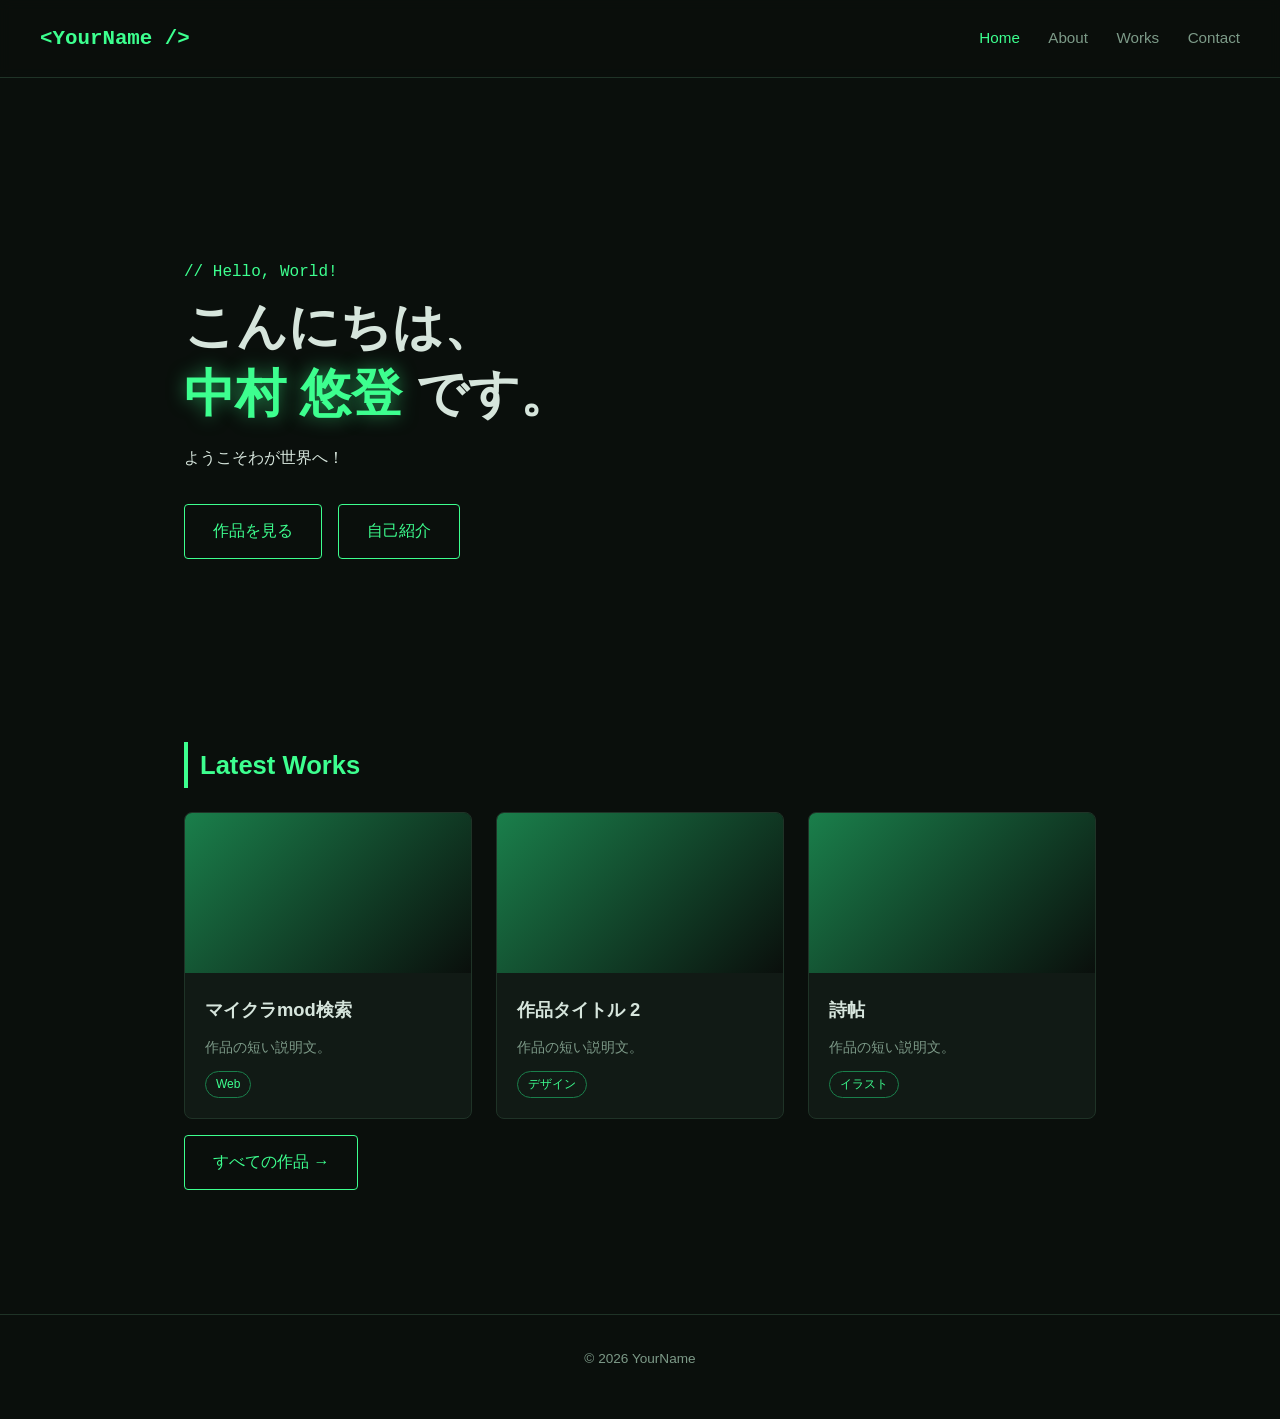
==== index.html @ edfcb796 "ポートフォリオサイトとマイクラ進捗トラッカーを追加 Co-Authored-By: Claude Opus 5.5 <noreply@anthropic.com>" ====
<!DOCTYPE html>
<!-- ↑ 「これはHTMLファイルです」という宣言。必ず1行目に書きます -->
<html lang="ja">

<!-- ===== head：ブラウザ向けの設定（画面には表示されない） ===== -->
<head>
  <meta charset="UTF-8">  <!-- 日本語が文字化けしないための設定 -->
  <meta name="viewport" content="width=device-width, initial-scale=1.0">  <!-- スマホ対応 -->
  <title>My Portfolio</title>  <!-- ブラウザのタブに表示される名前 -->
  <link rel="stylesheet" href="style.css">  <!-- デザインファイル(style.css)を読み込む -->
</head>

<!-- ===== body：画面に表示される中身 ===== -->
<body>

  <!-- ヘッダー（上部メニュー）。4ページとも同じ内容です -->
  <header class="header">
    <a href="index.html" class="logo">&lt;YourName /&gt;</a>
    <nav class="nav">
      <a href="index.html" class="active">Home</a>   <!-- 今いるページに class="active" -->
      <a href="about.html">About</a>
      <a href="works.html">Works</a>
      <a href="contact.html">Contact</a>
    </nav>
  </header>

  <main>

    <!-- 大きな自己紹介エリア -->
    <section class="hero">
      <p class="hero-small">// Hello, World!</p>
      <h1>こんにちは、<br><span class="glow">中村 悠登</span> です。</h1>
      <p>ようこそわが世界へ！</p>
      <div>
        <a href="works.html" class="button">作品を見る</a>
        <a href="about.html" class="button">自己紹介</a>
      </div>
    </section>

    <!-- 最新の作品（3つだけ紹介） -->
    <section>
      <h2>Latest Works</h2>
      <div class="cards">

        <a href="https://claude.ai/artifact/87Ac6ER9rVqyrskoAhkS92" class="card" target="_blank">
          <div class="card-image"></div>  <!-- 画像を入れるときは下の説明を参照 -->
          <div class="card-body">
            <h3>マイクラmod検索</h3>
            <p>作品の短い説明文。</p>
            <span class="tag">Web</span>
          </div>
        </a>

        <a href="https://example.com/" class="card" target="_blank">
          <div class="card-image"></div>
          <div class="card-body">
            <h3>作品タイトル 2</h3>
            <p>作品の短い説明文。</p>
            <span class="tag">デザイン</span>
          </div>
        </a>

        <a href="https://claude.ai/artifact/4rUAtp9wFV2xARuPC4ooaP" class="card" target="_blank">
          <div class="card-image"></div>
          <div class="card-body">
            <h3>詩帖</h3>
            <p>作品の短い説明文。</p>
            <span class="tag">イラスト</span>
          </div>
        </a>

      </div>
      <a href="works.html" class="button">すべての作品 →</a>
    </section>

  </main>

  <!-- フッター（ページ下部） -->
  <footer class="footer">
    <p>&copy; 2026 YourName</p>
  </footer>

</body>
</html>
---- style.css ----
/* =========================================================
   style.css ― サイト全体のデザイン（見た目）を決めるファイル
   全ページがこのファイルを読み込んでいます。
   ここを変えると、すべてのページの見た目が変わります。
   ========================================================= */


/* ---------- 1. 色の設定 ----------
   ここで色に「名前」を付けています。
   色を変えたいときは、ここの値（#から始まる6桁）を変えるだけでOK。 */
:root {
  --bg: #0a0f0c;          /* 背景色（ほぼ黒）             */
  --bg-card: #111a15;     /* カードなど少し明るい背景      */
  --line: #1f3327;        /* 枠線の色                     */
  --green: #3dff8f;       /* メインの緑（光る感じの明るい緑）*/
  --green-dark: #1a7f4b;  /* 暗めの緑                     */
  --text: #d6e5dc;        /* 普通の文字の色                */
  --text-sub: #7d9a88;    /* 補足の文字の色（少し暗め）     */
}


/* ---------- 2. ページ全体の基本設定 ---------- */
* {
  box-sizing: border-box;  /* 幅の計算を分かりやすくするおまじない */
  margin: 0;
  padding: 0;
}

body {
  background-color: var(--bg);   /* 背景を黒に */
  color: var(--text);            /* 文字色 */
  font-family: "Segoe UI", "Hiragino Sans", "Yu Gothic", sans-serif;
  line-height: 1.8;              /* 行の間隔 */
}

/* リンク（文字をクリックすると移動するもの）の色 */
a {
  color: var(--green);
  text-decoration: none;  /* 下線を消す */
}
a:hover {
  text-decoration: underline;  /* マウスを乗せたら下線を出す */
}


/* ---------- 3. ヘッダー（ページ上部のメニュー部分） ---------- */
.header {
  display: flex;                   /* 中身を横に並べる */
  justify-content: space-between;  /* 左端と右端に分ける */
  align-items: center;             /* 縦方向は中央ぞろえ */
  flex-wrap: wrap;                 /* 画面が狭いときは折り返す */
  gap: 12px;
  padding: 20px 40px;
  border-bottom: 1px solid var(--line);
  position: sticky;                /* スクロールしても上に固定 */
  top: 0;
  background-color: rgba(10, 15, 12, 0.9);
  backdrop-filter: blur(6px);      /* 後ろを少しぼかす */
  z-index: 10;
}

/* 左上のサイト名 */
.logo {
  font-family: Consolas, "Courier New", monospace;  /* プログラムっぽい文字 */
  font-size: 1.3rem;
  font-weight: bold;
  color: var(--green);
}
.logo:hover {
  text-decoration: none;
}

/* メニューのリンク */
.nav a {
  color: var(--text-sub);
  margin-left: 24px;
  font-size: 0.95rem;
}
.nav a:hover {
  color: var(--green);
  text-decoration: none;
}
/* 今いるページのメニューを光らせる（HTML側で class="active" を付ける） */
.nav a.active {
  color: var(--green);
}


/* ---------- 4. メインの中身部分 ---------- */
main {
  max-width: 960px;   /* 横に広がりすぎないように最大幅を決める */
  margin: 0 auto;     /* 中央に配置 */
  padding: 60px 24px;
}

/* 見出し */
h1 {
  font-size: 2.4rem;
  margin-bottom: 16px;
}
h2 {
  font-size: 1.6rem;
  color: var(--green);
  margin-bottom: 24px;
  border-left: 4px solid var(--green);  /* 左に緑の線 */
  padding-left: 12px;
}
h3 {
  font-size: 1.15rem;
  margin-bottom: 8px;
}

p {
  margin-bottom: 16px;
}

/* セクション（まとまり）同士の間隔 */
section {
  margin-bottom: 64px;
}


/* ---------- 5. トップページの大きな見出し部分 ---------- */
.hero {
  min-height: 60vh;          /* 画面の高さの60% */
  display: flex;
  flex-direction: column;
  justify-content: center;   /* 縦方向の中央に */
}

/* 「Hello, World」のような小さい文字 */
.hero-small {
  font-family: Consolas, "Courier New", monospace;
  color: var(--green);
  margin-bottom: 8px;
}

/* 大きな名前 */
.hero h1 {
  font-size: 3.2rem;
  line-height: 1.3;
}

/* 名前の一部を緑で光らせる */
.glow {
  color: var(--green);
  text-shadow: 0 0 18px rgba(61, 255, 143, 0.5);  /* 光っているような影 */
}


/* ---------- 6. ボタン ---------- */
.button {
  display: inline-block;
  padding: 12px 28px;
  border: 1px solid var(--green);
  border-radius: 4px;              /* 角を少し丸く */
  color: var(--green);
  margin-top: 16px;
  margin-right: 12px;
  transition: 0.2s;                /* 変化をなめらかに */
}
.button:hover {
  background-color: var(--green);
  color: var(--bg);
  text-decoration: none;
  box-shadow: 0 0 20px rgba(61, 255, 143, 0.4);
}


/* ---------- 7. 作品カード ---------- */
/* カードを並べる箱 */
.cards {
  display: grid;
  grid-template-columns: repeat(auto-fill, minmax(260px, 1fr));  /* 画面幅に合わせて自動で並ぶ */
  gap: 24px;
}

/* カード1枚（リンクになっているので、文字色や下線をふつうのリンクと変えています） */
.card {
  display: block;
  color: var(--text);
  text-decoration: none;
  background-color: var(--bg-card);
  border: 1px solid var(--line);
  border-radius: 8px;
  overflow: hidden;
  transition: 0.2s;
}
.card:hover {
  border-color: var(--green);
  transform: translateY(-4px);     /* マウスを乗せると少し浮く */
  text-decoration: none;
  box-shadow: 0 0 20px rgba(61, 255, 143, 0.2);  /* 緑にうっすら光る */
}
/* マウスを乗せたらタイトルを緑に */
.card:hover h3 {
  color: var(--green);
}

/* カードの画像部分（画像がないときは緑のグラデーションを表示） */
.card-image {
  width: 100%;
  height: 160px;
  object-fit: cover;               /* 画像をはみ出さずにきれいに収める */
  background: linear-gradient(135deg, var(--green-dark), var(--bg));
  display: block;
}

.card-body {
  padding: 20px;
}
.card-body p {
  color: var(--text-sub);
  font-size: 0.9rem;
  margin-bottom: 8px;
}

/* 「Web」「デザイン」などの小さなラベル */
.tag {
  display: inline-block;
  font-size: 0.75rem;
  padding: 2px 10px;
  border: 1px solid var(--green-dark);
  border-radius: 20px;
  color: var(--green);
  margin-right: 6px;
}


/* ---------- 8. 自己紹介ページ ---------- */
.profile {
  display: flex;
  gap: 40px;
  align-items: center;
  flex-wrap: wrap;
}

/* プロフィール画像（丸く切り抜く） */
.profile-image {
  width: 180px;
  height: 180px;
  border-radius: 50%;
  border: 2px solid var(--green);
  box-shadow: 0 0 24px rgba(61, 255, 143, 0.3);
  object-fit: cover;
  background: linear-gradient(135deg, var(--green-dark), var(--bg));
}

.profile-text {
  flex: 1;
  min-width: 260px;
}

/* スキル一覧 */
.skills {
  list-style: none;  /* 先頭の「・」を消す */
}
.skills li {
  padding: 10px 0;
  border-bottom: 1px solid var(--line);
}
.skills li::before {
  content: "> ";     /* 先頭に「>」を付ける */
  color: var(--green);
  font-family: Consolas, monospace;
}


/* ---------- 9. フッター（ページ下部） ---------- */
.footer {
  text-align: center;
  padding: 32px;
  border-top: 1px solid var(--line);
  color: var(--text-sub);
  font-size: 0.85rem;
}


/* ---------- 10. スマホ用の調整 ----------
   画面の幅が600px以下のときだけ、ここの設定が使われます。 */
@media (max-width: 600px) {
  .header {
    padding: 16px;
  }
  .nav a {
    margin-left: 0;
    margin-right: 16px;
  }
  .hero h1 {
    font-size: 2.2rem;
  }
  main {
    padding: 40px 16px;
  }
}
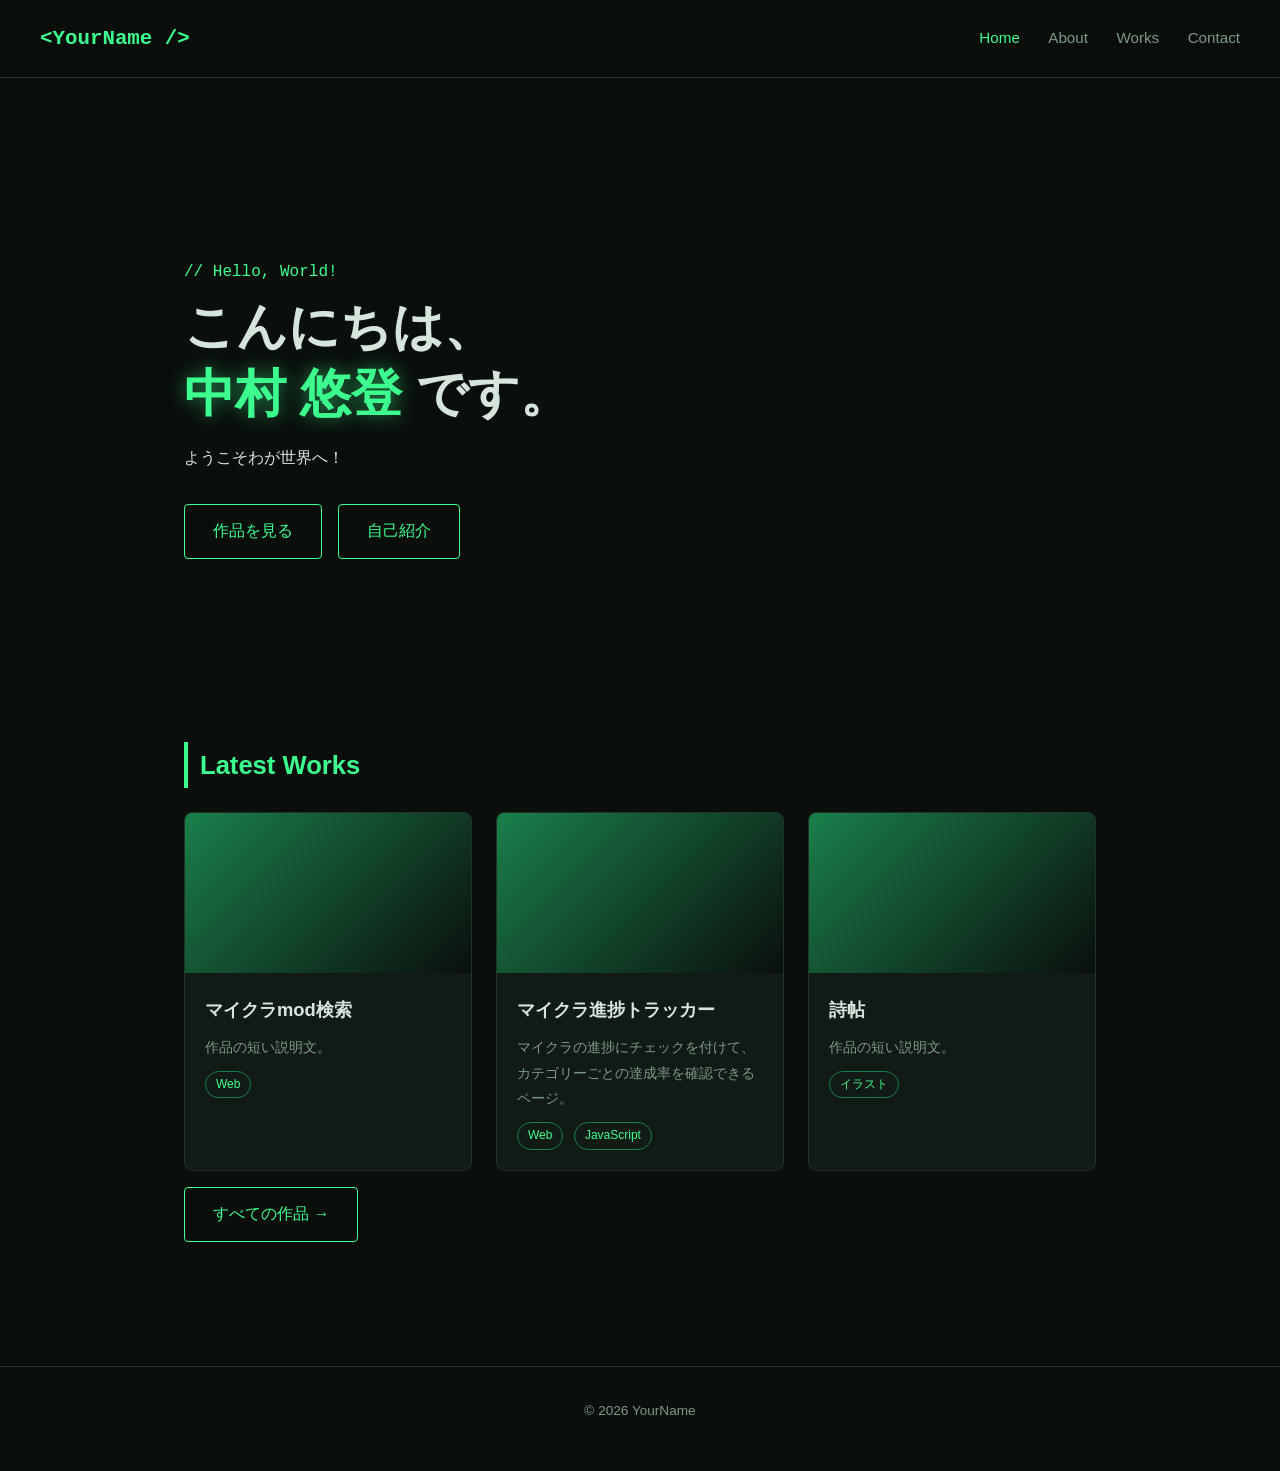
==== commit ec61a297: "トップページと作品一覧を更新 Co-Authored-By: Claude Opus 5.5 <noreply@anthropic.com>" ====
--- a/index.html
+++ b/index.html
@@ -51,12 +51,13 @@
           </div>
         </a>
 
-        <a href="https://example.com/" class="card" target="_blank">
+        <a href="advancements.html" class="card">
           <div class="card-image"></div>
           <div class="card-body">
-            <h3>作品タイトル 2</h3>
-            <p>作品の短い説明文。</p>
-            <span class="tag">デザイン</span>
+            <h3>マイクラ進捗トラッカー</h3>
+            <p>マイクラの進捗にチェックを付けて、カテゴリーごとの達成率を確認できるページ。</p>
+            <span class="tag">Web</span>
+            <span class="tag">JavaScript</span>
           </div>
         </a>
 
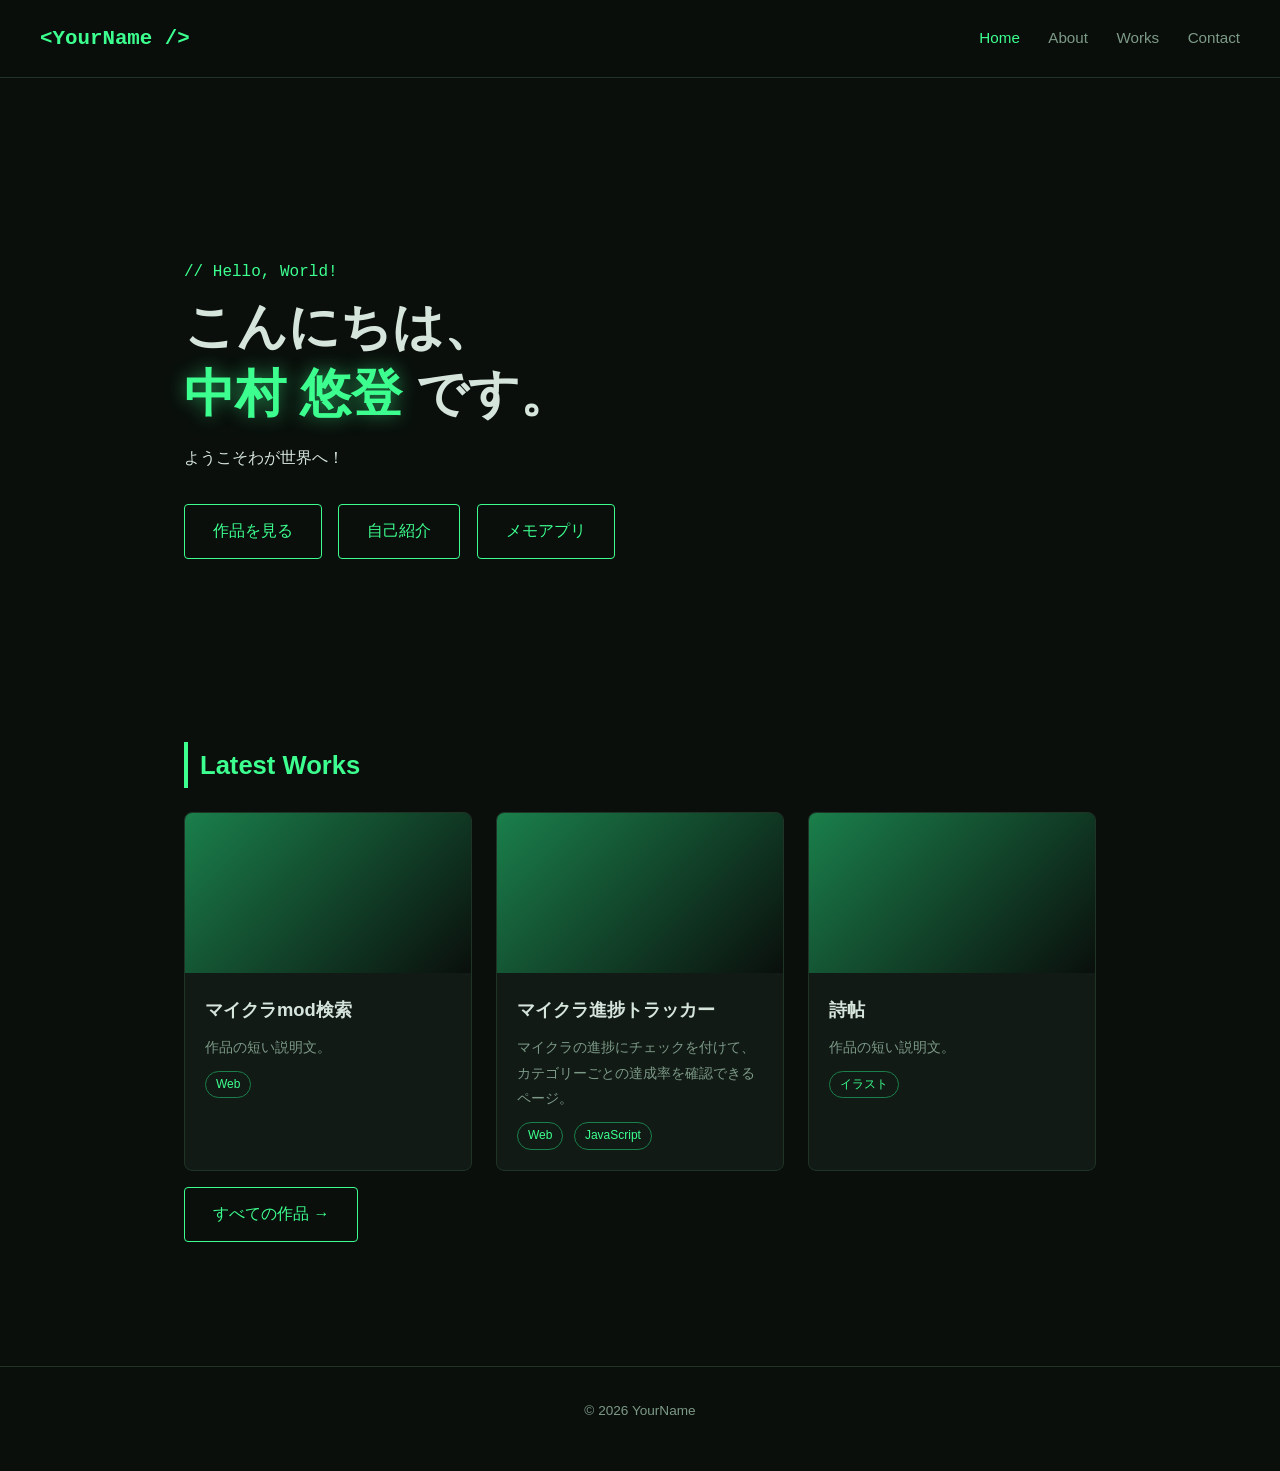
==== commit 4914edb0: "トップページにメモアプリへのボタンを追加 Co-Authored-By: Claude Opus 5.5 <noreply@anthropic.com>" ====
--- a/index.html
+++ b/index.html
@@ -34,6 +34,8 @@
       <div>
         <a href="works.html" class="button">作品を見る</a>
         <a href="about.html" class="button">自己紹介</a>
+        <!-- メモアプリ（My notebook）へのボタン。新しいタブで開きます -->
+        <a href="https://lumiere2110.github.io/My-notebook/" class="button" target="_blank">メモアプリ</a>
       </div>
     </section>
 
--- a/style.css
+++ b/style.css
@@ -173,6 +173,45 @@
   display: grid;
   grid-template-columns: repeat(auto-fill, minmax(260px, 1fr));  /* 画面幅に合わせて自動で並ぶ */
   gap: 24px;
+}
+
+/* 横4列で並べる（作品ページ用）。画面が狭いときは2列 → 1列に減らす */
+.cards-4 {
+  grid-template-columns: repeat(4, 1fr);
+  gap: 16px;
+}
+.cards-4 .card-image {
+  height: 110px;
+}
+.cards-4 .card-body {
+  padding: 14px;
+}
+.cards-4 .card-body h3 {
+  font-size: 1rem;
+}
+@media (max-width: 860px) {
+  .cards-4 { grid-template-columns: repeat(2, 1fr); }
+}
+@media (max-width: 480px) {
+  .cards-4 { grid-template-columns: 1fr; }
+}
+
+/* 一番上の大きなカード（Record） */
+.card-featured {
+  margin-bottom: 32px;
+  border-color: var(--green-dark);
+  background: linear-gradient(135deg, #13261b, var(--bg-card) 60%);
+}
+.card-featured .card-body {
+  padding: 28px;
+}
+.card-featured h3 {
+  font-size: 1.5rem;
+}
+.featured-label {
+  font-family: Consolas, "Courier New", monospace;
+  color: var(--green) !important;
+  margin-bottom: 4px !important;
 }
 
 /* カード1枚（リンクになっているので、文字色や下線をふつうのリンクと変えています） */
